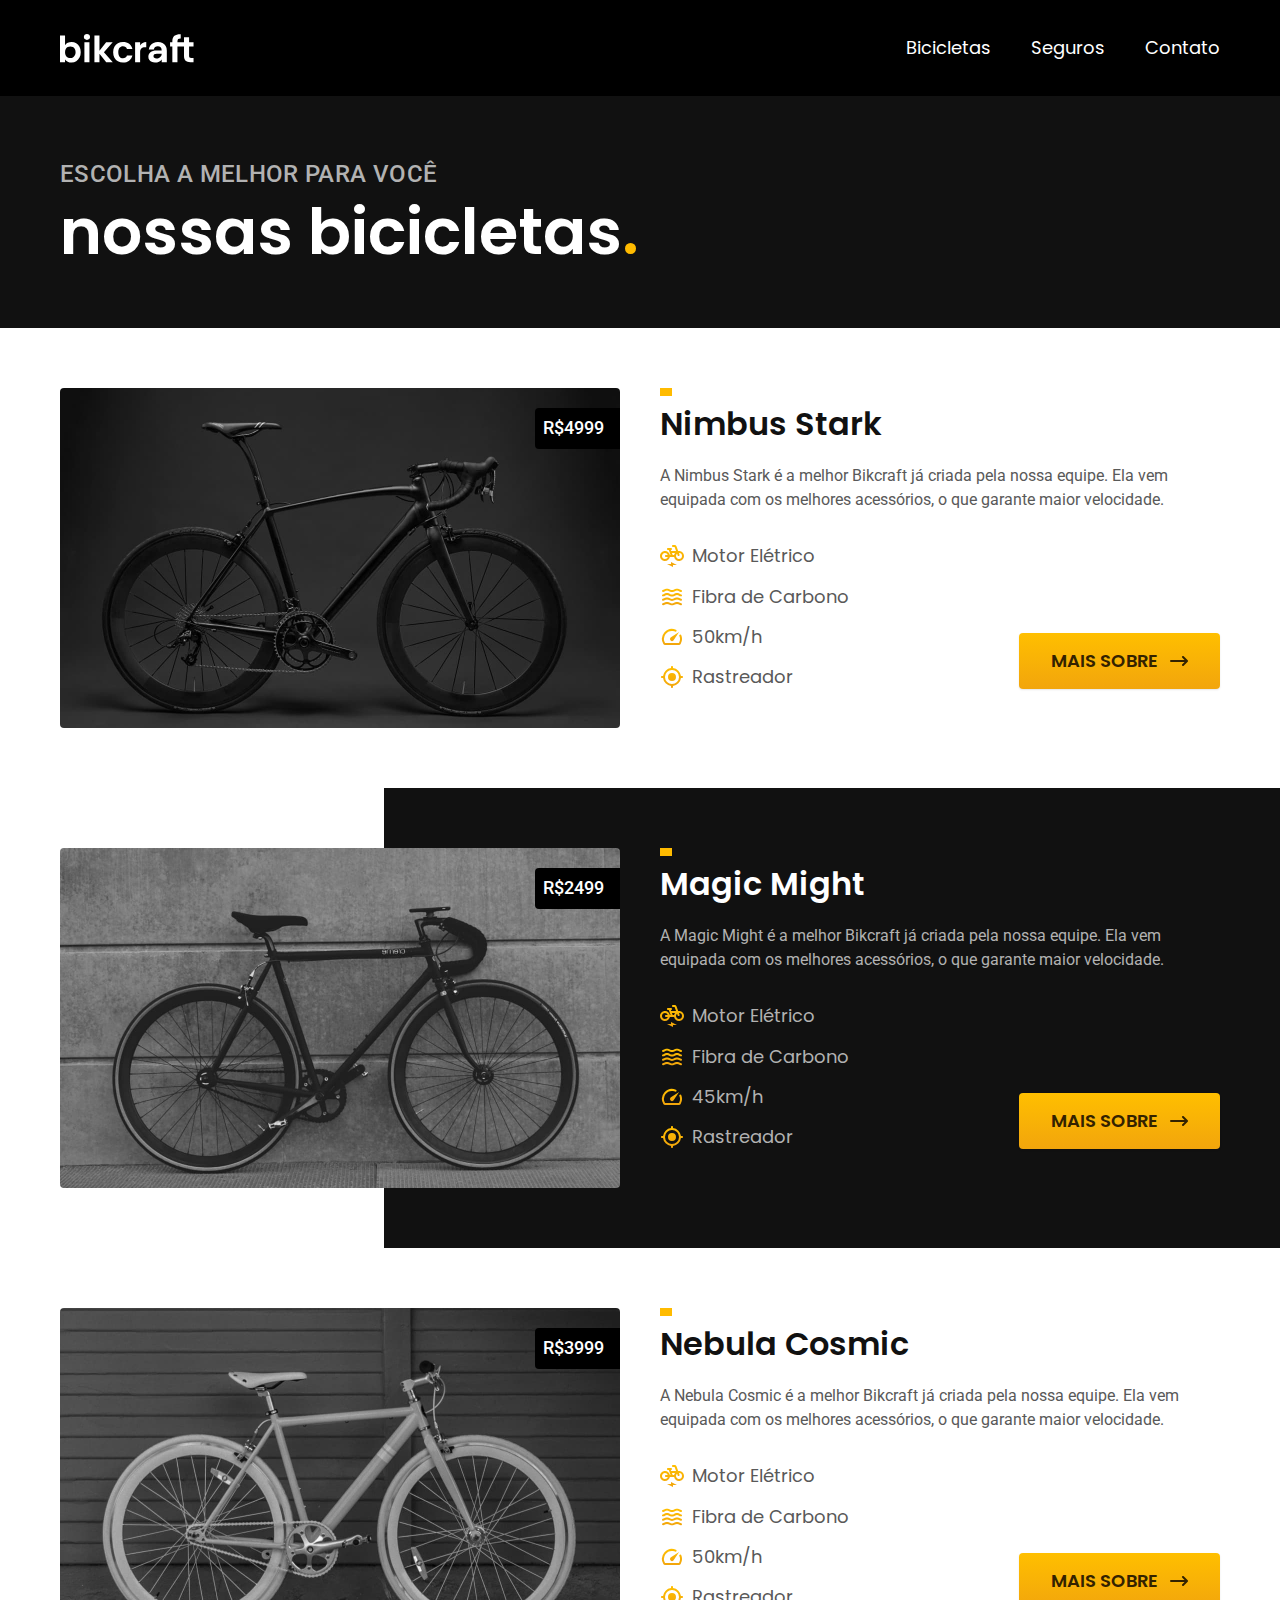
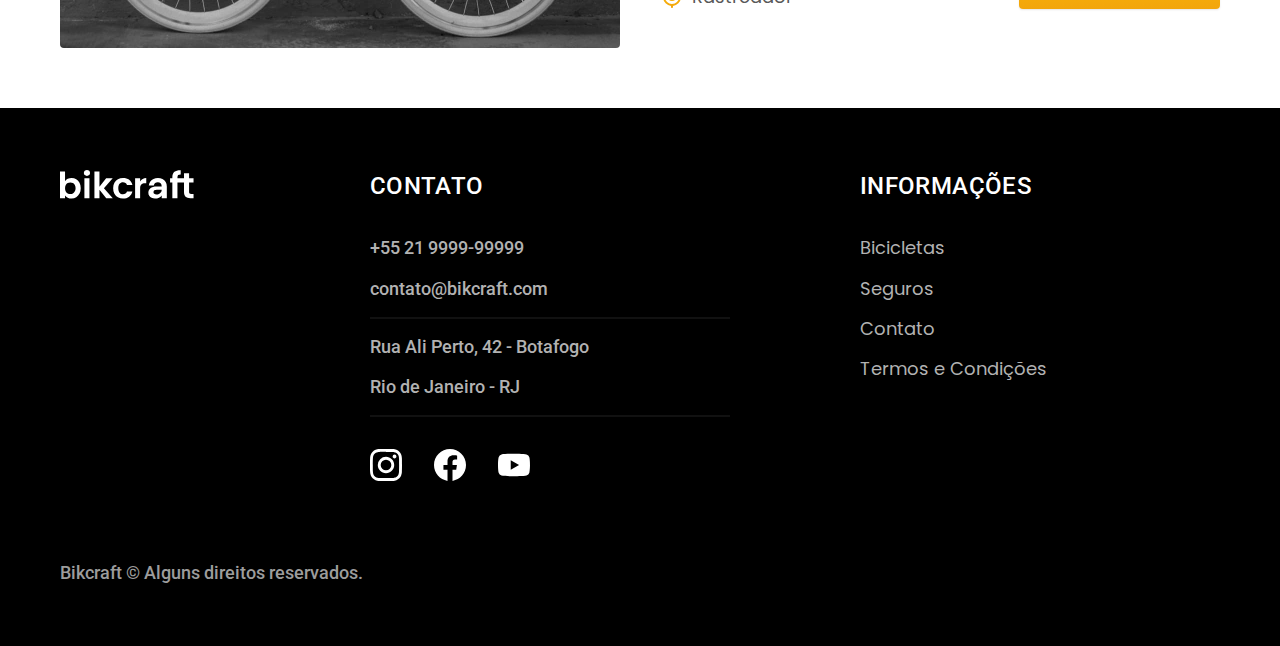
==== bicicletas.html @ 754acb6c "create terms and conditions and bike catalog pages" ====
<!DOCTYPE html>
<html lang="pt-br">

<head>
  <meta charset="UTF-8">
  <meta name="viewport" content="width=device-width, initial-scale=1.0">
  <meta name="description" content="Bicicletas">
  <title>Bicicletas | Bikcraft</title>
  <link rel="stylesheet" href="./css/style.css">

  <link rel="preconnect" href="https://fonts.googleapis.com">
  <link rel="preconnect" href="https://fonts.gstatic.com" crossorigin>
  <link href="https://fonts.googleapis.com/css2?family=Merriweather:ital,wght@1,900&family=Poppins:wght@400;600&family=Roboto:wght@400;@500&display=swap" rel="stylesheet">
</head>

<body id="bicicletas">
  <header class="header-bg">
    <div class="header container">
      <a href="./">
        <img src="./img/bikcraft.svg" alt="Bikcraft">
      </a>

      <nav aria-label="primaria">
        <ul class="header-menu font-1-m cor-0">
          <li><a href="./bicicletas.html">Bicicletas</a></li>
          <li><a href="./seguros.html">Seguros</a></li>
          <li><a href="./contato.html">Contato</a></li>
        </ul>
      </nav>
    </div>
  </header>

  <main>
    <div class="titulo-bg">
      <div class="titulo container">
        <p class="font-2-l-b cor-5">Escolha a melhor para você</p>
        <h1 class="font-1-xxl cor-0">nossas bicicletas<span class="cor-p1">.</span></h1>
      </div>
    </div>

    <div class="bicicletas container">
      <div class="bicicletas-imagem">
        <img src="./img/bicicletas/nimbus.jpg" alt="Bicicleta preta">
        <span class="font-2-m cor-0">R$4999</span>
      </div>
      <div class="bicicletas-conteudo">
        <h2 class="font-1-xl">Nimbus Stark</h2>
        <p class="font-2-s cor-8">A Nimbus Stark é a melhor Bikcraft já criada pela nossa equipe. Ela vem equipada com os melhores acessórios, o que garante maior velocidade.</p>
        <ul class="font-1-m cor-8">
          <li>
            <img src="./img/icones/eletrica.svg" alt="">
            Motor Elétrico
          </li>
          <li>
            <img src="./img/icones/carbono.svg" alt="">
            Fibra de Carbono
          </li>
          <li>
            <img src="./img/icones/velocidade.svg" alt="">
            50km/h
          </li>
          <li>
            <img src="./img/icones/rastreador.svg" alt="">
            Rastreador
          </li>
        </ul>
        <a class="botao seta" href="./bicicletas/nimbus.html">Mais Sobre</a>
      </div>
    </div>

    <div class="bicicletas-bg">
      <div class="bicicletas container">
        <div class="bicicletas-imagem">
          <img src="./img/bicicletas/magic.jpg" alt="Bicicleta preta">
          <span class="font-2-m cor-0">R$2499</span>
        </div>
        <div class="bicicletas-conteudo">
          <h2 class="font-1-xl cor-0">Magic Might</h2>
          <p class="font-2-s cor-5">A Magic Might é a melhor Bikcraft já criada pela nossa equipe. Ela vem equipada com os melhores acessórios, o que garante maior velocidade.</p>
          <ul class="font-1-m cor-5">
            <li>
              <img src="./img/icones/eletrica.svg" alt="">
              Motor Elétrico
            </li>
            <li>
              <img src="./img/icones/carbono.svg" alt="">
              Fibra de Carbono
            </li>
            <li>
              <img src="./img/icones/velocidade.svg" alt="">
              45km/h
            </li>
            <li>
              <img src="./img/icones/rastreador.svg" alt="">
              Rastreador
            </li>
          </ul>
          <a class="botao seta" href="./bicicletas/nebula.html">Mais Sobre</a>
        </div>
      </div>
    </div>

    <div class="bicicletas container">
      <div class="bicicletas-imagem">
        <img src="./img/bicicletas/nebula.jpg" alt="Bicicleta preta">
        <span class="font-2-m cor-0">R$3999</span>
      </div>
      <div class="bicicletas-conteudo">
        <h2 class="font-1-xl">Nebula Cosmic</h2>
        <p class="font-2-s cor-8">A Nebula Cosmic é a melhor Bikcraft já criada pela nossa equipe. Ela vem equipada com os melhores acessórios, o que garante maior velocidade.</p>
        <ul class="font-1-m cor-8">
          <li>
            <img src="./img/icones/eletrica.svg" alt="">
            Motor Elétrico
          </li>
          <li>
            <img src="./img/icones/carbono.svg" alt="">
            Fibra de Carbono
          </li>
          <li>
            <img src="./img/icones/velocidade.svg" alt="">
            50km/h
          </li>
          <li>
            <img src="./img/icones/rastreador.svg" alt="">
            Rastreador
          </li>
        </ul>
        <a class="botao seta" href="./bicicletas/nebula.html">Mais Sobre</a>
      </div>
    </div>
  </main>

  <footer class="footer-bg">
    <div class="footer container">
      <img src="./img/bikcraft.svg" alt="bikcraft">
      <div class="footer-contato">
        <h3 class="font-2-l-b cor-0">Contato</h3>
        <ul class="font-2-m cor-5">
          <li><a href="tel:+5521999999999">+55 21 9999-99999</a></li>
          <li><a href="mailto:contato@bikcraft.com">contato@bikcraft.com</a></li>
          <li>Rua Ali Perto, 42 - Botafogo</li>
          <li>Rio de Janeiro - RJ</li>
        </ul>
        <div class="footer-redes">
          <a href="./">
            <img src="./img/redes/instagram.svg" alt="Instagram">
          </a>
          <a href="./">
            <img src="./img/redes/facebook.svg" alt="Facebook">
          </a>
          <a href="./">
            <img src="./img/redes/youtube.svg" alt="YouTube">
          </a>
        </div>
      </div>
      <div class="footer-informacoes">
        <h3 class="font-2-l-b cor-0">Informações</h3>
        <nav>
          <ul class="font-1-m cor-5">
            <li><a href="./bicicletas.html">Bicicletas</a></li>
            <li><a href="./seguros.html">Seguros</a></li>
            <li><a href="./contato.html">Contato</a></li>
            <li><a href="./termos.html">Termos e Condições</a></li>
          </ul>
        </nav>
      </div>
      <p class="footer-copy font-2-m cor-6">Bikcraft © Alguns direitos reservados.</p>
    </div>
  </footer>
</body>

</html>
---- css/style.css ----
@import "./global/global.css";
@import "./utilidades/tipografia.css";
@import "./utilidades/cores.css";

@import "./global/header.css";
@import "./global/footer.css";

/* Utilidades */
@import "./utilidades/componentes.css";

/* Home */
@import "./home/introducao.css";
@import "./home/tecnologia.css";
@import "./home/parceiros.css";
@import "./home/depoimento.css";

/* Bicicletas */
@import "./bicicletas/bicicletas-lista.css";
@import "./bicicletas/bicicletas.css";

/* Seguros */
@import "./seguros/seguros.css";

/* Termos */
@import "./termos/termos.css";
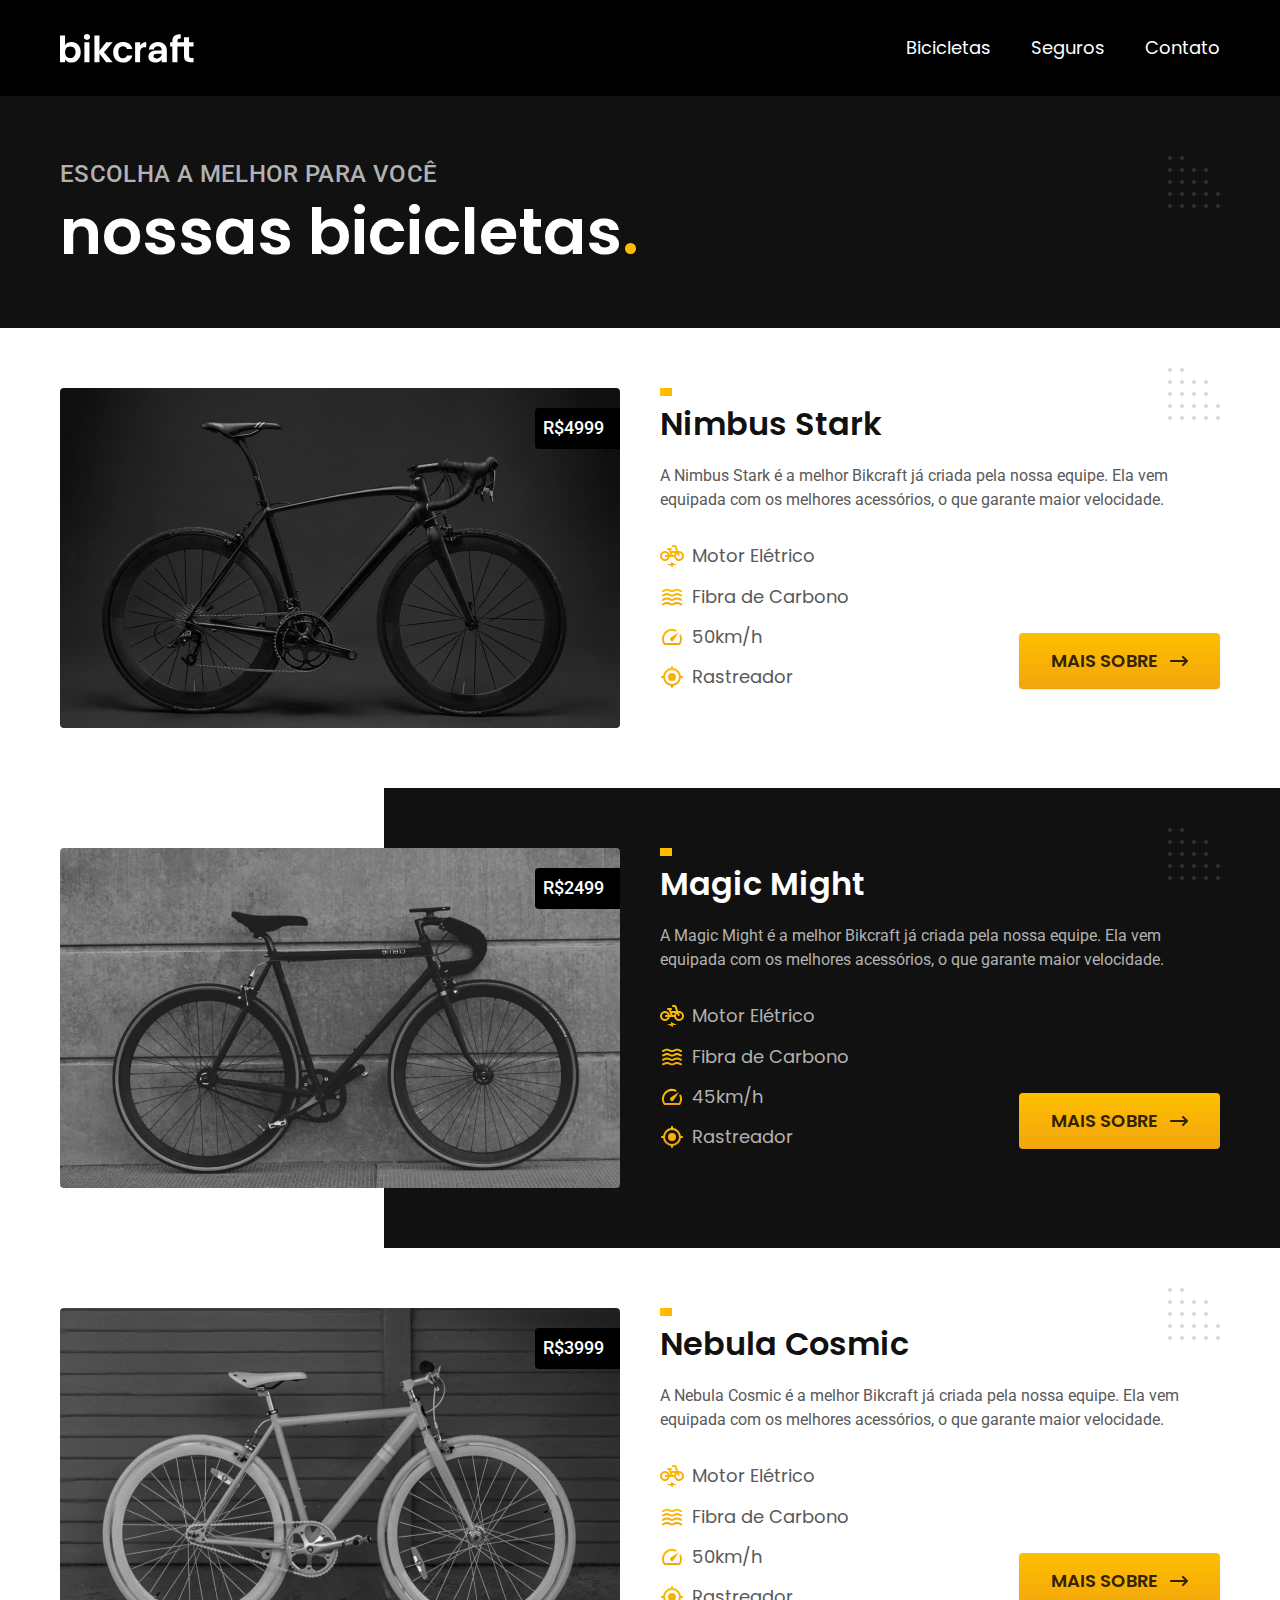
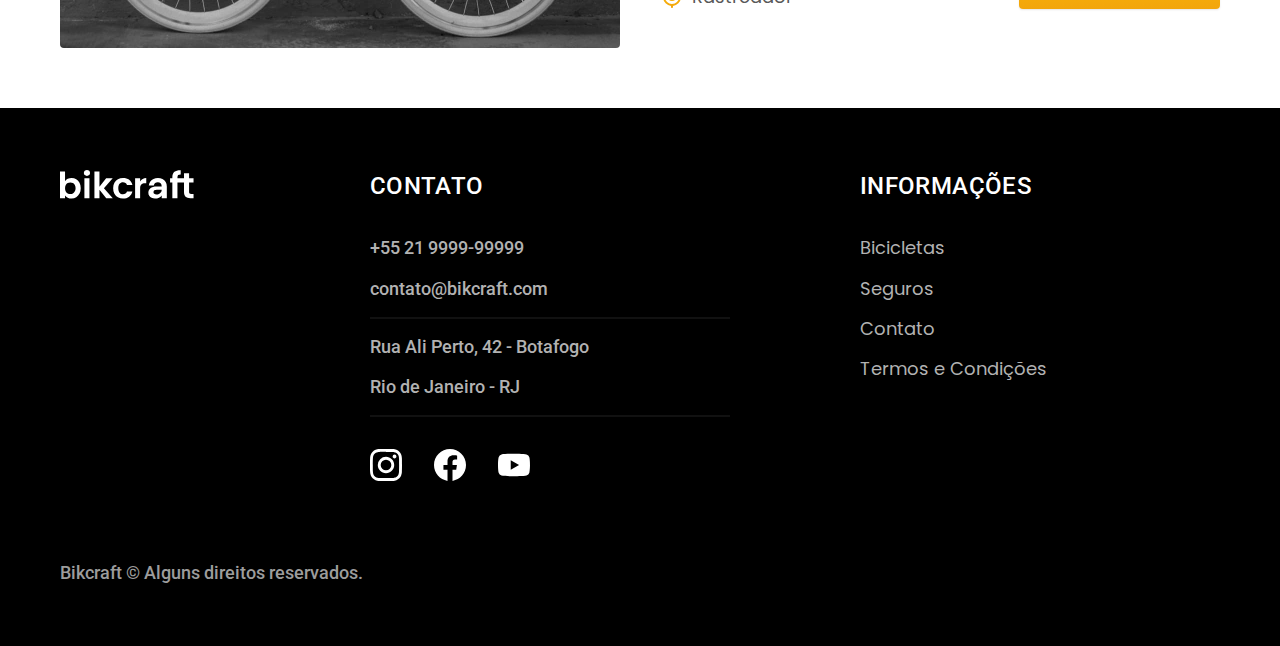
==== commit c5869f3e: "add forms to quote page and SVG assets site-wide" ====
--- a/bicicletas.html
+++ b/bicicletas.html
@@ -6,6 +6,7 @@
   <meta name="viewport" content="width=device-width, initial-scale=1.0">
   <meta name="description" content="Bicicletas">
   <title>Bicicletas | Bikcraft</title>
+  <link rel="preload" href="./css/style.css" as="style">
   <link rel="stylesheet" href="./css/style.css">
 
   <link rel="preconnect" href="https://fonts.googleapis.com">
@@ -17,7 +18,7 @@
   <header class="header-bg">
     <div class="header container">
       <a href="./">
-        <img src="./img/bikcraft.svg" alt="Bikcraft">
+        <img src="./img/bikcraft.svg" width="136" height="32" alt="Bikcraft">
       </a>
 
       <nav aria-label="primaria">
@@ -40,7 +41,7 @@
 
     <div class="bicicletas container">
       <div class="bicicletas-imagem">
-        <img src="./img/bicicletas/nimbus.jpg" alt="Bicicleta preta">
+        <img src="./img/bicicletas/nimbus.jpg" width="1120" height="680" alt="Bicicleta preta">
         <span class="font-2-m cor-0">R$4999</span>
       </div>
       <div class="bicicletas-conteudo">
@@ -48,19 +49,19 @@
         <p class="font-2-s cor-8">A Nimbus Stark é a melhor Bikcraft já criada pela nossa equipe. Ela vem equipada com os melhores acessórios, o que garante maior velocidade.</p>
         <ul class="font-1-m cor-8">
           <li>
-            <img src="./img/icones/eletrica.svg" alt="">
+            <img src="./img/icones/eletrica.svg" width="32" height="32" alt="">
             Motor Elétrico
           </li>
           <li>
-            <img src="./img/icones/carbono.svg" alt="">
+            <img src="./img/icones/carbono.svg" width="32" height="32" alt="">
             Fibra de Carbono
           </li>
           <li>
-            <img src="./img/icones/velocidade.svg" alt="">
+            <img src="./img/icones/velocidade.svg" width="32" height="32" alt="">
             50km/h
           </li>
           <li>
-            <img src="./img/icones/rastreador.svg" alt="">
+            <img src="./img/icones/rastreador.svg" width="32" height="32" alt="">
             Rastreador
           </li>
         </ul>
@@ -71,7 +72,7 @@
     <div class="bicicletas-bg">
       <div class="bicicletas container">
         <div class="bicicletas-imagem">
-          <img src="./img/bicicletas/magic.jpg" alt="Bicicleta preta">
+          <img src="./img/bicicletas/magic.jpg" width="1120" height="680" alt="Bicicleta preta">
           <span class="font-2-m cor-0">R$2499</span>
         </div>
         <div class="bicicletas-conteudo">
@@ -79,30 +80,30 @@
           <p class="font-2-s cor-5">A Magic Might é a melhor Bikcraft já criada pela nossa equipe. Ela vem equipada com os melhores acessórios, o que garante maior velocidade.</p>
           <ul class="font-1-m cor-5">
             <li>
-              <img src="./img/icones/eletrica.svg" alt="">
+              <img src="./img/icones/eletrica.svg" width="32" height="32" alt="">
               Motor Elétrico
             </li>
             <li>
-              <img src="./img/icones/carbono.svg" alt="">
+              <img src="./img/icones/carbono.svg" width="32" height="32" alt="">
               Fibra de Carbono
             </li>
             <li>
-              <img src="./img/icones/velocidade.svg" alt="">
+              <img src="./img/icones/velocidade.svg" width="32" height="32" alt="">
               45km/h
             </li>
             <li>
-              <img src="./img/icones/rastreador.svg" alt="">
+              <img src="./img/icones/rastreador.svg" width="32" height="32" alt="">
               Rastreador
             </li>
           </ul>
-          <a class="botao seta" href="./bicicletas/nebula.html">Mais Sobre</a>
+          <a class="botao seta" href="./bicicletas/magic.html">Mais Sobre</a>
         </div>
       </div>
     </div>
 
     <div class="bicicletas container">
       <div class="bicicletas-imagem">
-        <img src="./img/bicicletas/nebula.jpg" alt="Bicicleta preta">
+        <img src="./img/bicicletas/nebula.jpg" width="1120" height="680" alt="Bicicleta preta">
         <span class="font-2-m cor-0">R$3999</span>
       </div>
       <div class="bicicletas-conteudo">
@@ -110,19 +111,19 @@
         <p class="font-2-s cor-8">A Nebula Cosmic é a melhor Bikcraft já criada pela nossa equipe. Ela vem equipada com os melhores acessórios, o que garante maior velocidade.</p>
         <ul class="font-1-m cor-8">
           <li>
-            <img src="./img/icones/eletrica.svg" alt="">
+            <img src="./img/icones/eletrica.svg" width="32" height="32" alt="">
             Motor Elétrico
           </li>
           <li>
-            <img src="./img/icones/carbono.svg" alt="">
+            <img src="./img/icones/carbono.svg" width="32" height="32" alt="">
             Fibra de Carbono
           </li>
           <li>
-            <img src="./img/icones/velocidade.svg" alt="">
+            <img src="./img/icones/velocidade.svg" width="32" height="32" alt="">
             50km/h
           </li>
           <li>
-            <img src="./img/icones/rastreador.svg" alt="">
+            <img src="./img/icones/rastreador.svg" width="32" height="32" alt="">
             Rastreador
           </li>
         </ul>
@@ -133,7 +134,7 @@
 
   <footer class="footer-bg">
     <div class="footer container">
-      <img src="./img/bikcraft.svg" alt="bikcraft">
+      <img src="./img/bikcraft.svg" width="136" height="32" alt="bikcraft">
       <div class="footer-contato">
         <h3 class="font-2-l-b cor-0">Contato</h3>
         <ul class="font-2-m cor-5">
@@ -144,13 +145,13 @@
         </ul>
         <div class="footer-redes">
           <a href="./">
-            <img src="./img/redes/instagram.svg" alt="Instagram">
+            <img src="./img/redes/instagram.svg" width="32" height="32" alt="Instagram">
           </a>
           <a href="./">
-            <img src="./img/redes/facebook.svg" alt="Facebook">
+            <img src="./img/redes/facebook.svg" width="32" height="32" alt="Facebook">
           </a>
           <a href="./">
-            <img src="./img/redes/youtube.svg" alt="YouTube">
+            <img src="./img/redes/youtube.svg" width="32" height="32" alt="YouTube">
           </a>
         </div>
       </div>
--- a/css/style.css
+++ b/css/style.css
@@ -7,6 +7,7 @@
 
 /* Utilidades */
 @import "./utilidades/componentes.css";
+@import "./utilidades/formulario.css";
 
 /* Home */
 @import "./home/introducao.css";
@@ -18,8 +19,21 @@
 @import "./bicicletas/bicicletas-lista.css";
 @import "./bicicletas/bicicletas.css";
 
+/* Bicicleta */
+@import "./bicicleta/bicicleta.css";
+@import "./bicicleta/seguro.css";
+
 /* Seguros */
 @import "./seguros/seguros.css";
+@import "./seguros/vantagens.css";
+@import "./seguros/perguntas.css";
+
+/* Contato */
+@import "./contato/contato.css";
+@import "./contato/lojas.css";
+
+/* Orçamento */
+@import "./orcamento/orcamento.css";
 
 /* Termos */
 @import "./termos/termos.css";
--- a/css/style.css
+++ b/css/style.css
@@ -7,6 +7,7 @@
 
 /* Utilidades */
 @import "./utilidades/componentes.css";
+@import "./utilidades/formulario.css";
 
 /* Home */
 @import "./home/introducao.css";
@@ -18,8 +19,21 @@
 @import "./bicicletas/bicicletas-lista.css";
 @import "./bicicletas/bicicletas.css";
 
+/* Bicicleta */
+@import "./bicicleta/bicicleta.css";
+@import "./bicicleta/seguro.css";
+
 /* Seguros */
 @import "./seguros/seguros.css";
+@import "./seguros/vantagens.css";
+@import "./seguros/perguntas.css";
+
+/* Contato */
+@import "./contato/contato.css";
+@import "./contato/lojas.css";
+
+/* Orçamento */
+@import "./orcamento/orcamento.css";
 
 /* Termos */
 @import "./termos/termos.css";
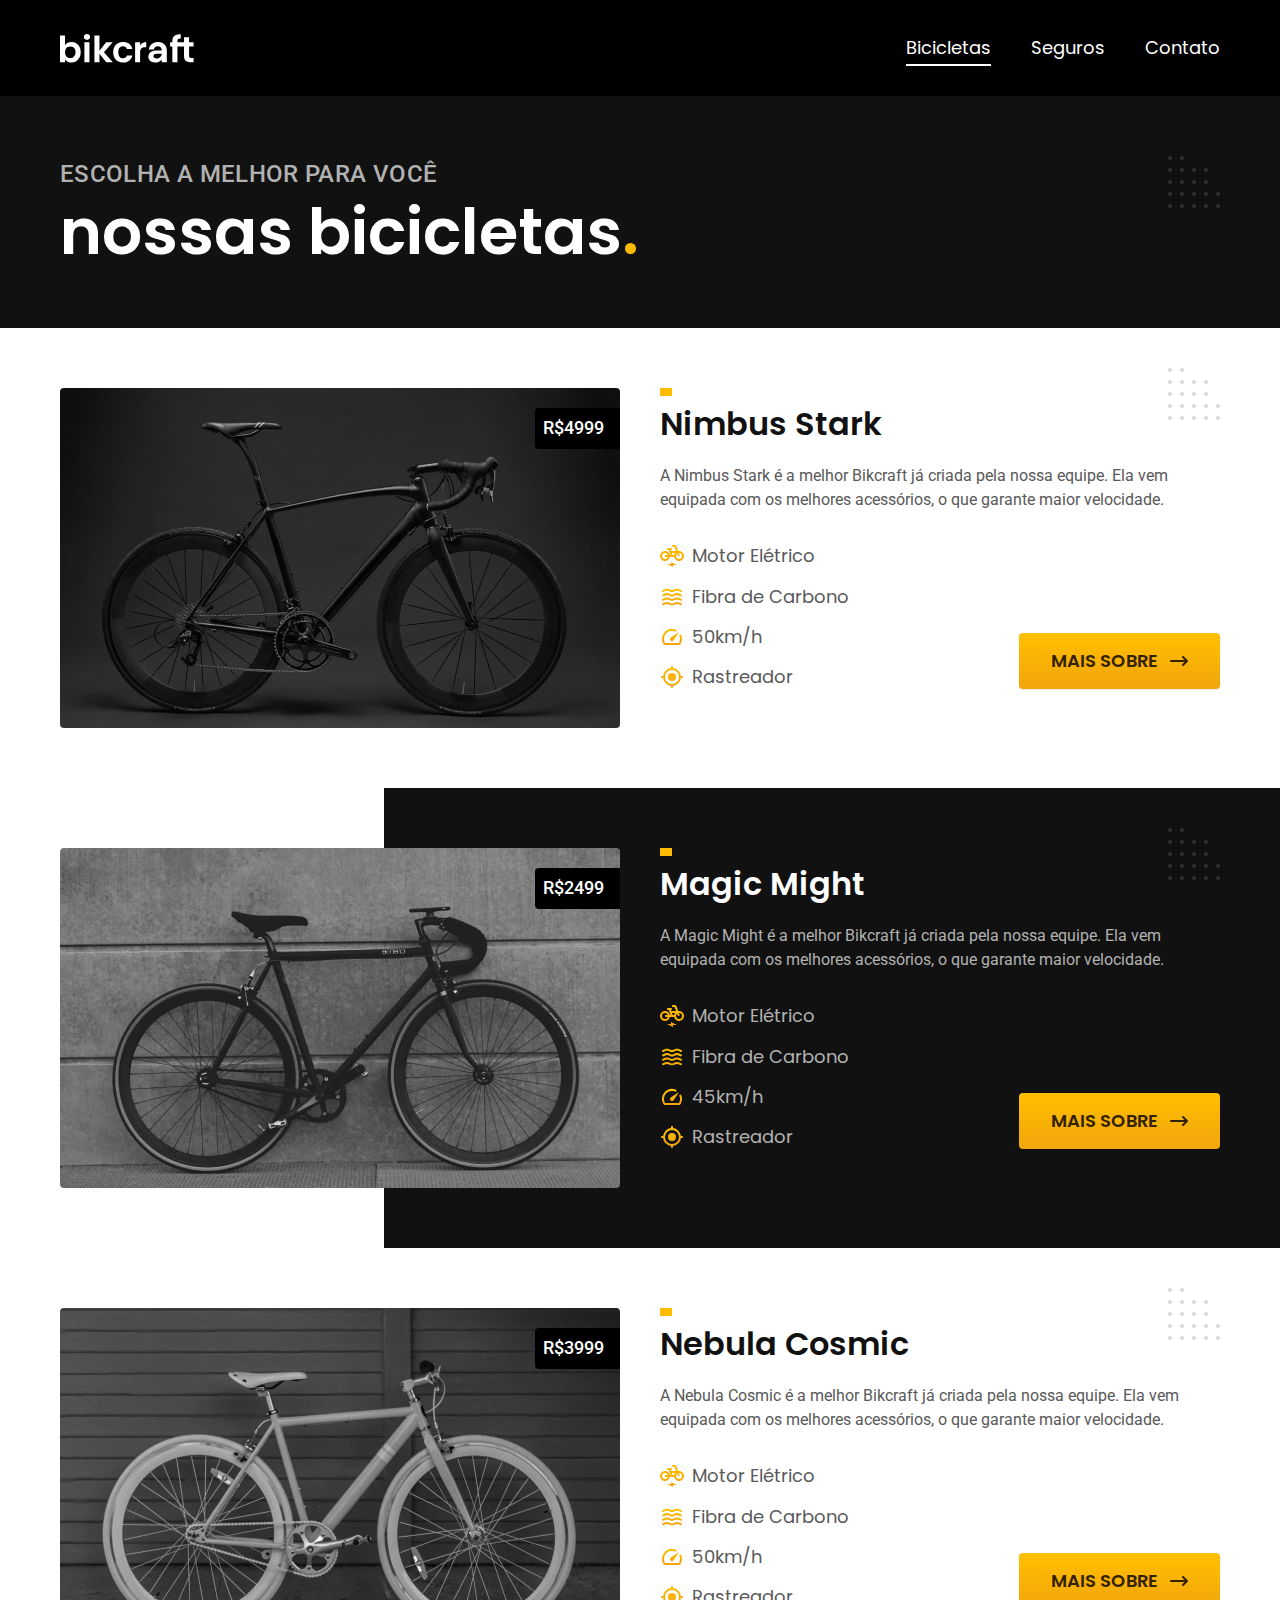
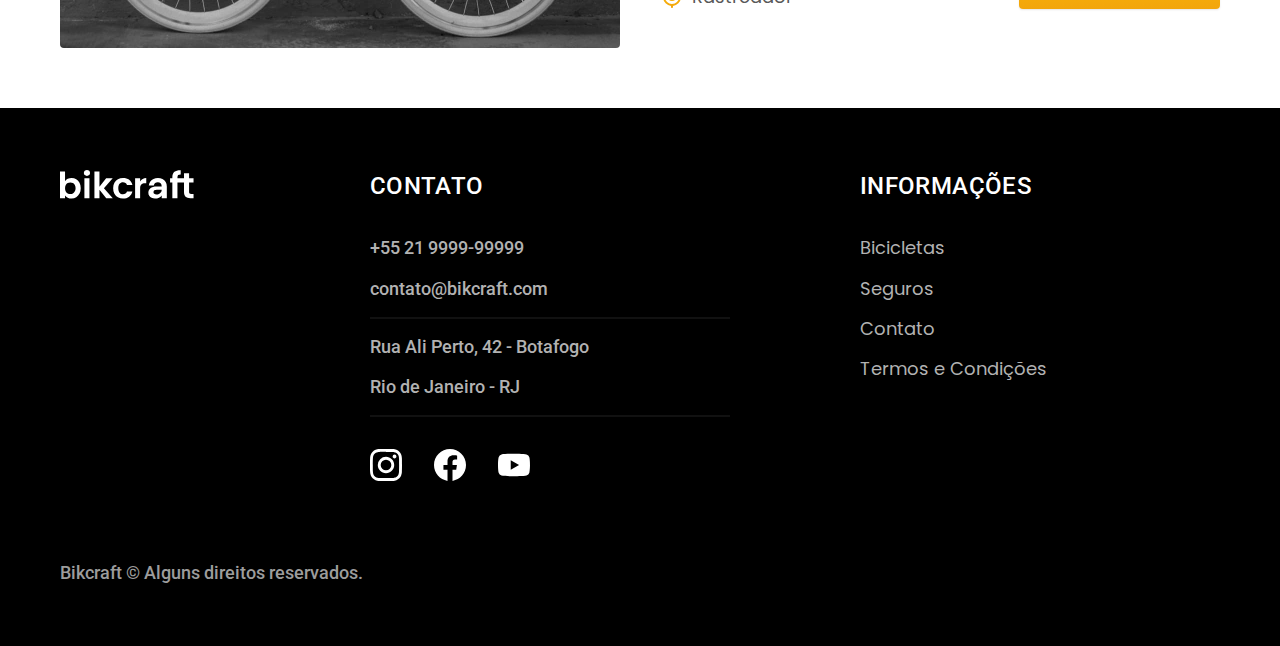
==== commit b3d89866: "improve nav link" ====
--- a/bicicletas.html
+++ b/bicicletas.html
@@ -169,6 +169,8 @@
       <p class="footer-copy font-2-m cor-6">Bikcraft © Alguns direitos reservados.</p>
     </div>
   </footer>
+
+  <script src="./js/script.js"></script>
 </body>
 
 </html>